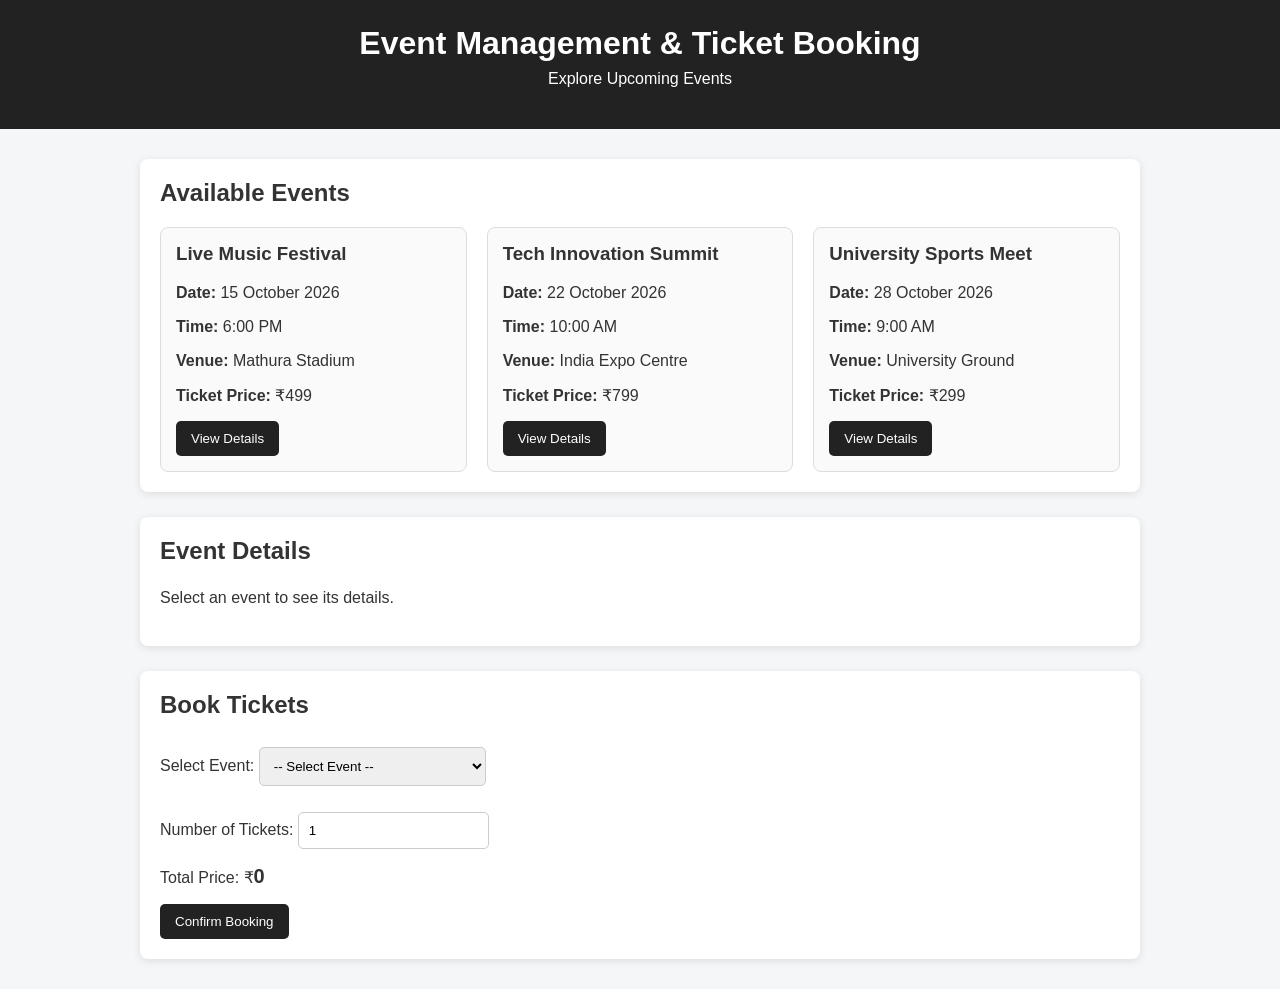
==== events/events.html @ 0d903933 "Add events module" ====
<!DOCTYPE html>
<html lang="en">
<head>
    <meta charset="UTF-8">
    <meta name="viewport" content="width=device-width, initial-scale=1.0">

    <title>Events</title>

    <link rel="stylesheet" href="events.css">
</head>

<body>

    <header>
        <h1>Event Management & Ticket Booking</h1>
        <p>Explore Upcoming Events</p>
    </header>

    <main>

        <section>
            <h2>Available Events</h2>

            <div id="eventList">
                <!-- Events will appear here -->
            </div>
        </section>

        <section>
            <h2>Event Details</h2>

            <div id="eventDetails">
                <p>Select an event to see its details.</p>
            </div>
        </section>

        <section>
            <h2>Book Tickets</h2>

            <label for="eventSelect">Select Event:</label>

            <select id="eventSelect">
                <option value="">-- Select Event --</option>
            </select>

            <br><br>

            <label for="ticketQuantity">Number of Tickets:</label>

            <input
                type="number"
                id="ticketQuantity"
                min="1"
                value="1"
            >

            <p>
                Total Price:
                ₹<span id="totalPrice">0</span>
            </p>

            <button id="bookButton">
                Confirm Booking
            </button>
        </section>

    </main>

    <script src="events.js"></script>

</body>
</html>
---- events/events.css ----
body {
    font-family: Arial, sans-serif;
    margin: 0;
    padding: 0;
    background-color: #f4f6f8;
    color: #333;
}

header {
    background-color: #222;
    color: white;
    text-align: center;
    padding: 25px;
}

header h1 {
    margin: 0;
}

header p {
    margin-top: 8px;
}

main {
    width: 90%;
    max-width: 1000px;
    margin: 30px auto;
}

section {
    background-color: white;
    padding: 20px;
    margin-bottom: 25px;
    border-radius: 8px;
    box-shadow: 0 2px 8px rgba(0, 0, 0, 0.1);
}

h2 {
    margin-top: 0;
}

#eventList {
    display: grid;
    grid-template-columns: repeat(auto-fit, minmax(250px, 1fr));
    gap: 20px;
}

.event-card {
    border: 1px solid #ddd;
    border-radius: 8px;
    padding: 15px;
    background-color: #fafafa;
}

.event-card h3 {
    margin-top: 0;
}

.event-card button,
#bookButton {
    padding: 10px 15px;
    border: none;
    border-radius: 5px;
    cursor: pointer;
    background-color: #222;
    color: white;
}

.event-card button:hover,
#bookButton:hover {
    background-color: #444;
}

select,
input {
    padding: 10px;
    margin-top: 8px;
    border: 1px solid #ccc;
    border-radius: 5px;
}

#eventDetails {
    line-height: 1.6;
}

#totalPrice {
    font-weight: bold;
    font-size: 20px;
}
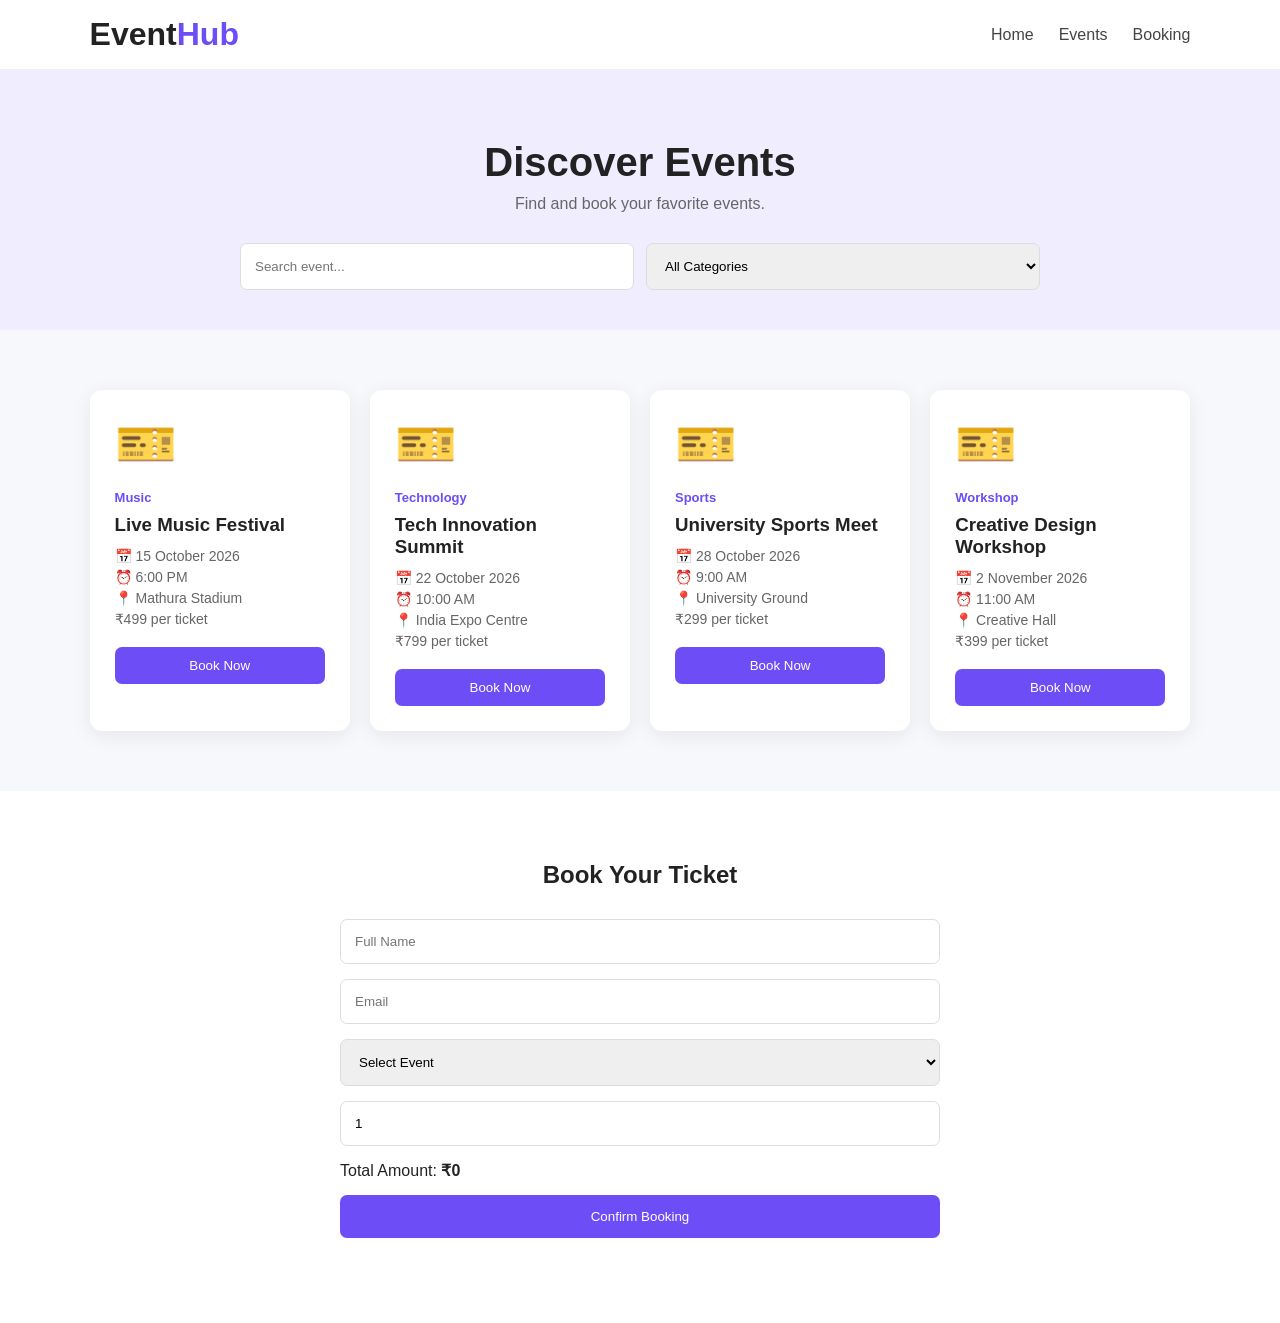
==== commit d3b0ae01: "Update events module" ====
--- a/events/events.html
+++ b/events/events.html
@@ -3,68 +3,96 @@
 <head>
     <meta charset="UTF-8">
     <meta name="viewport" content="width=device-width, initial-scale=1.0">
-
-    <title>Events</title>
-
+    <title>EventHub - Events</title>
     <link rel="stylesheet" href="events.css">
 </head>
-
 <body>
 
     <header>
-        <h1>Event Management & Ticket Booking</h1>
-        <p>Explore Upcoming Events</p>
+        <h1>Event<span>Hub</span></h1>
+
+        <nav>
+            <a href="#">Home</a>
+            <a href="#events">Events</a>
+            <a href="#booking">Booking</a>
+        </nav>
     </header>
 
-    <main>
+    <section class="top-section">
+        <h2>Discover Events</h2>
+        <p>Find and book your favorite events.</p>
 
-        <section>
-            <h2>Available Events</h2>
+        <div class="filters">
+            <input
+                type="text"
+                id="search"
+                placeholder="Search event..."
+            >
 
-            <div id="eventList">
-                <!-- Events will appear here -->
-            </div>
-        </section>
+            <select id="category">
+                <option value="all">All Categories</option>
+                <option value="Music">Music</option>
+                <option value="Technology">Technology</option>
+                <option value="Sports">Sports</option>
+                <option value="Workshop">Workshop</option>
+            </select>
+        </div>
+    </section>
 
-        <section>
-            <h2>Event Details</h2>
+    <main id="events">
 
-            <div id="eventDetails">
-                <p>Select an event to see its details.</p>
-            </div>
-        </section>
+        <div id="eventList" class="event-list"></div>
 
-        <section>
-            <h2>Book Tickets</h2>
+        <p id="noResult" class="no-result">
+            No events found.
+        </p>
 
-            <label for="eventSelect">Select Event:</label>
+    </main>
+
+    <section id="booking" class="booking-section">
+
+        <h2>Book Your Ticket</h2>
+
+        <form id="bookingForm">
+
+            <input
+                type="text"
+                id="bookingName"
+                placeholder="Full Name"
+            >
+
+            <input
+                type="email"
+                id="bookingEmail"
+                placeholder="Email"
+            >
 
             <select id="eventSelect">
-                <option value="">-- Select Event --</option>
+                <option value="">Select Event</option>
             </select>
-
-            <br><br>
-
-            <label for="ticketQuantity">Number of Tickets:</label>
 
             <input
                 type="number"
-                id="ticketQuantity"
+                id="quantity"
+                value="1"
                 min="1"
-                value="1"
+                max="10"
             >
 
             <p>
-                Total Price:
-                ₹<span id="totalPrice">0</span>
+                Total Amount:
+                <strong id="total">₹0</strong>
             </p>
 
-            <button id="bookButton">
+            <button type="submit">
                 Confirm Booking
             </button>
-        </section>
 
-    </main>
+            <p id="bookingMessage"></p>
+
+        </form>
+
+    </section>
 
     <script src="events.js"></script>
 
--- a/events/events.css
+++ b/events/events.css
@@ -1,89 +1,188 @@
+* {
+    margin: 0;
+    padding: 0;
+    box-sizing: border-box;
+}
+
 body {
     font-family: Arial, sans-serif;
-    margin: 0;
-    padding: 0;
-    background-color: #f4f6f8;
-    color: #333;
+    background: #f7f8fc;
+    color: #222;
 }
 
 header {
-    background-color: #222;
-    color: white;
-    text-align: center;
-    padding: 25px;
+    min-height: 70px;
+    background: white;
+    padding: 0 7%;
+    display: flex;
+    align-items: center;
+    justify-content: space-between;
+    border-bottom: 1px solid #eee;
 }
 
-header h1 {
-    margin: 0;
+header h1 span {
+    color: #6c4df6;
 }
 
-header p {
-    margin-top: 8px;
+nav {
+    display: flex;
+    gap: 25px;
+}
+
+nav a {
+    text-decoration: none;
+    color: #444;
+}
+
+.top-section {
+    text-align: center;
+    padding: 70px 7% 40px;
+    background: #f0edff;
+}
+
+.top-section h2 {
+    font-size: 40px;
+}
+
+.top-section p {
+    color: #666;
+    margin-top: 10px;
+}
+
+.filters {
+    max-width: 800px;
+    margin: 30px auto 0;
+    display: flex;
+    gap: 12px;
+}
+
+.filters input,
+.filters select {
+    flex: 1;
+    padding: 14px;
+    border: 1px solid #ddd;
+    border-radius: 7px;
 }
 
 main {
-    width: 90%;
-    max-width: 1000px;
-    margin: 30px auto;
+    padding: 60px 7%;
 }
 
-section {
-    background-color: white;
-    padding: 20px;
-    margin-bottom: 25px;
-    border-radius: 8px;
-    box-shadow: 0 2px 8px rgba(0, 0, 0, 0.1);
-}
-
-h2 {
-    margin-top: 0;
-}
-
-#eventList {
+.event-list {
     display: grid;
-    grid-template-columns: repeat(auto-fit, minmax(250px, 1fr));
+    grid-template-columns: repeat(4, 1fr);
     gap: 20px;
 }
 
 .event-card {
-    border: 1px solid #ddd;
-    border-radius: 8px;
-    padding: 15px;
-    background-color: #fafafa;
+    background: white;
+    padding: 25px;
+    border-radius: 12px;
+    box-shadow: 0 5px 20px rgba(0, 0, 0, 0.07);
+}
+
+.event-card .icon {
+    font-size: 50px;
+    margin-bottom: 15px;
+}
+
+.event-card span {
+    color: #6c4df6;
+    font-size: 13px;
+    font-weight: 600;
 }
 
 .event-card h3 {
-    margin-top: 0;
+    margin: 8px 0 12px;
 }
 
-.event-card button,
-#bookButton {
-    padding: 10px 15px;
-    border: none;
-    border-radius: 5px;
-    cursor: pointer;
-    background-color: #222;
-    color: white;
+.event-card p {
+    color: #666;
+    font-size: 14px;
+    margin-bottom: 5px;
 }
 
-.event-card button:hover,
-#bookButton:hover {
-    background-color: #444;
+.event-card button {
+    width: 100%;
+    margin-top: 15px;
+    border: none;
+    padding: 11px;
+    border-radius: 7px;
+    background: #6c4df6;
+    color: white;
+    cursor: pointer;
 }
 
-select,
-input {
-    padding: 10px;
-    margin-top: 8px;
-    border: 1px solid #ccc;
-    border-radius: 5px;
+.no-result {
+    display: none;
+    text-align: center;
+    color: #777;
 }
 
-#eventDetails {
-    line-height: 1.6;
+.booking-section {
+    background: white;
+    padding: 70px 7%;
 }
 
-#totalPrice {
-    font-weight: bold;
-    font-size: 20px;
+.booking-section h2 {
+    text-align: center;
+    margin-bottom: 30px;
+}
+
+#bookingForm {
+    max-width: 600px;
+    margin: auto;
+    display: flex;
+    flex-direction: column;
+    gap: 15px;
+}
+
+#bookingForm input,
+#bookingForm select {
+    padding: 14px;
+    border: 1px solid #ddd;
+    border-radius: 7px;
+}
+
+#bookingForm button {
+    padding: 14px;
+    border: none;
+    background: #6c4df6;
+    color: white;
+    border-radius: 7px;
+    cursor: pointer;
+}
+
+#bookingMessage {
+    text-align: center;
+    color: #6c4df6;
+}
+
+@media (max-width: 1000px) {
+
+    .event-list {
+        grid-template-columns: repeat(2, 1fr);
+    }
+}
+
+@media (max-width: 650px) {
+
+    header {
+        flex-direction: column;
+        padding: 20px;
+        gap: 15px;
+    }
+
+    nav {
+        flex-wrap: wrap;
+        justify-content: center;
+    }
+
+    .filters {
+        flex-direction: column;
+    }
+
+    .event-list {
+        grid-template-columns: 1fr;
+    }
 }
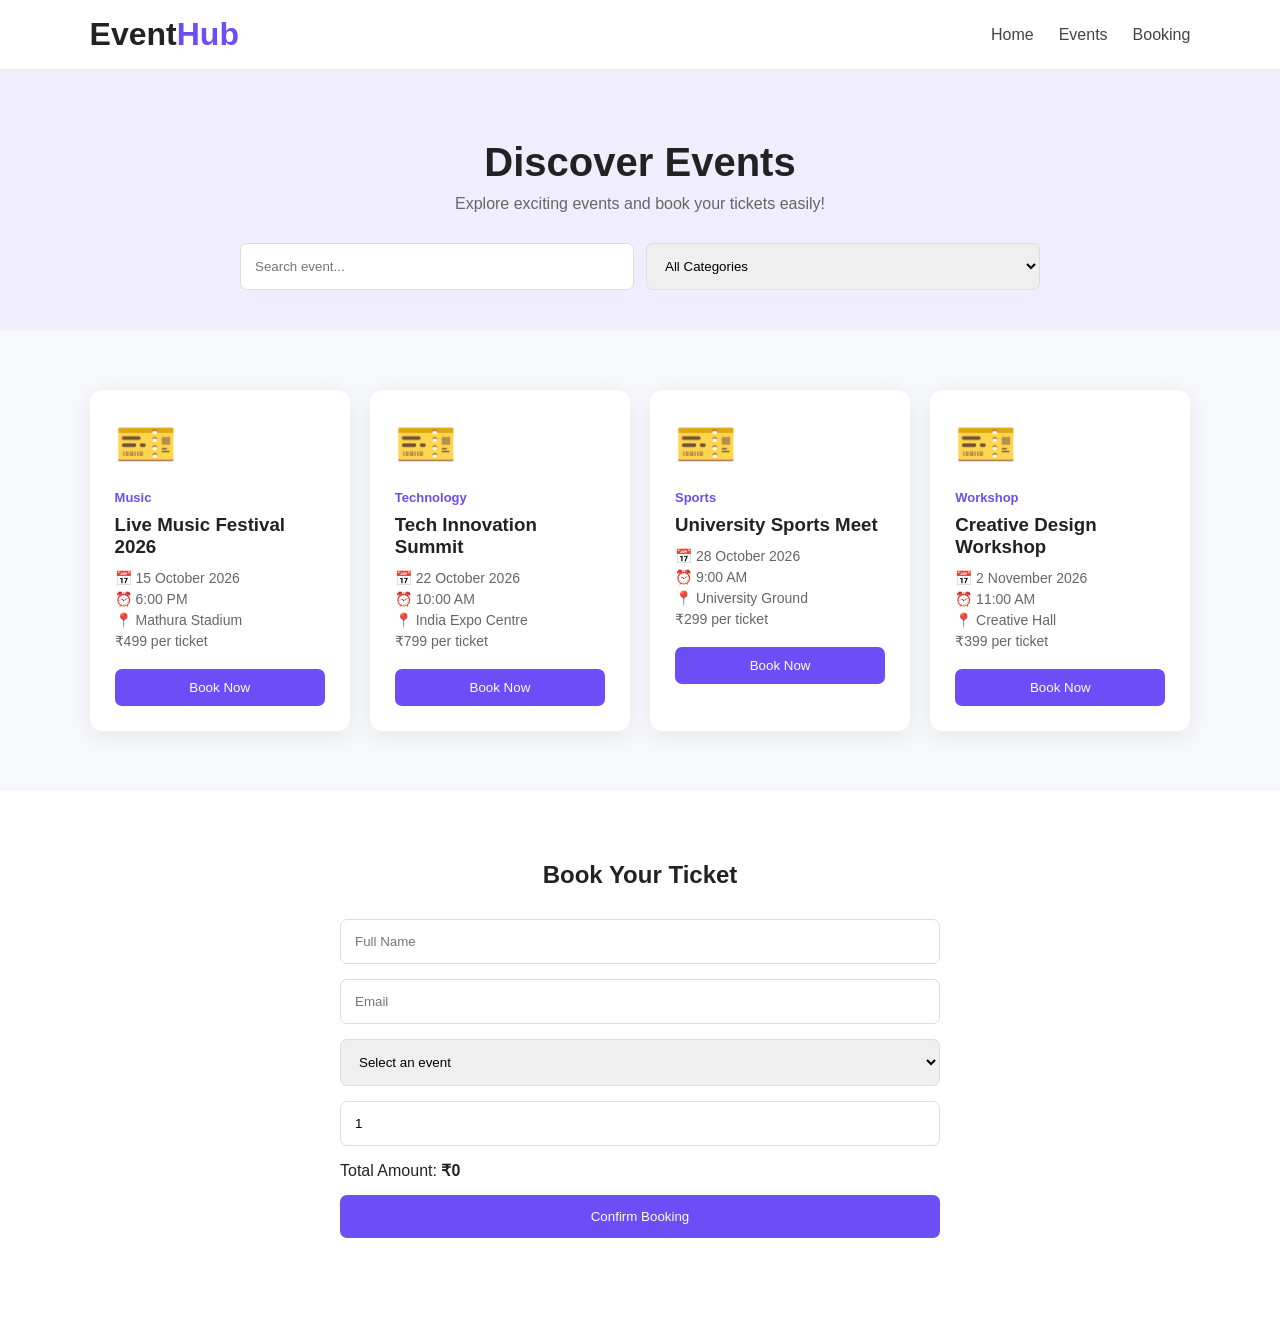
==== commit d5f734c6: "Updated event data and HTML structure" ====
--- a/events/events.html
+++ b/events/events.html
@@ -1,3 +1,4 @@
+
 <!DOCTYPE html>
 <html lang="en">
 <head>
@@ -20,7 +21,7 @@
 
     <section class="top-section">
         <h2>Discover Events</h2>
-        <p>Find and book your favorite events.</p>
+        <p>Explore exciting events and book your tickets easily!</p>
 
         <div class="filters">
             <input
@@ -97,4 +98,4 @@
     <script src="events.js"></script>
 
 </body>
-</html>+</html>
